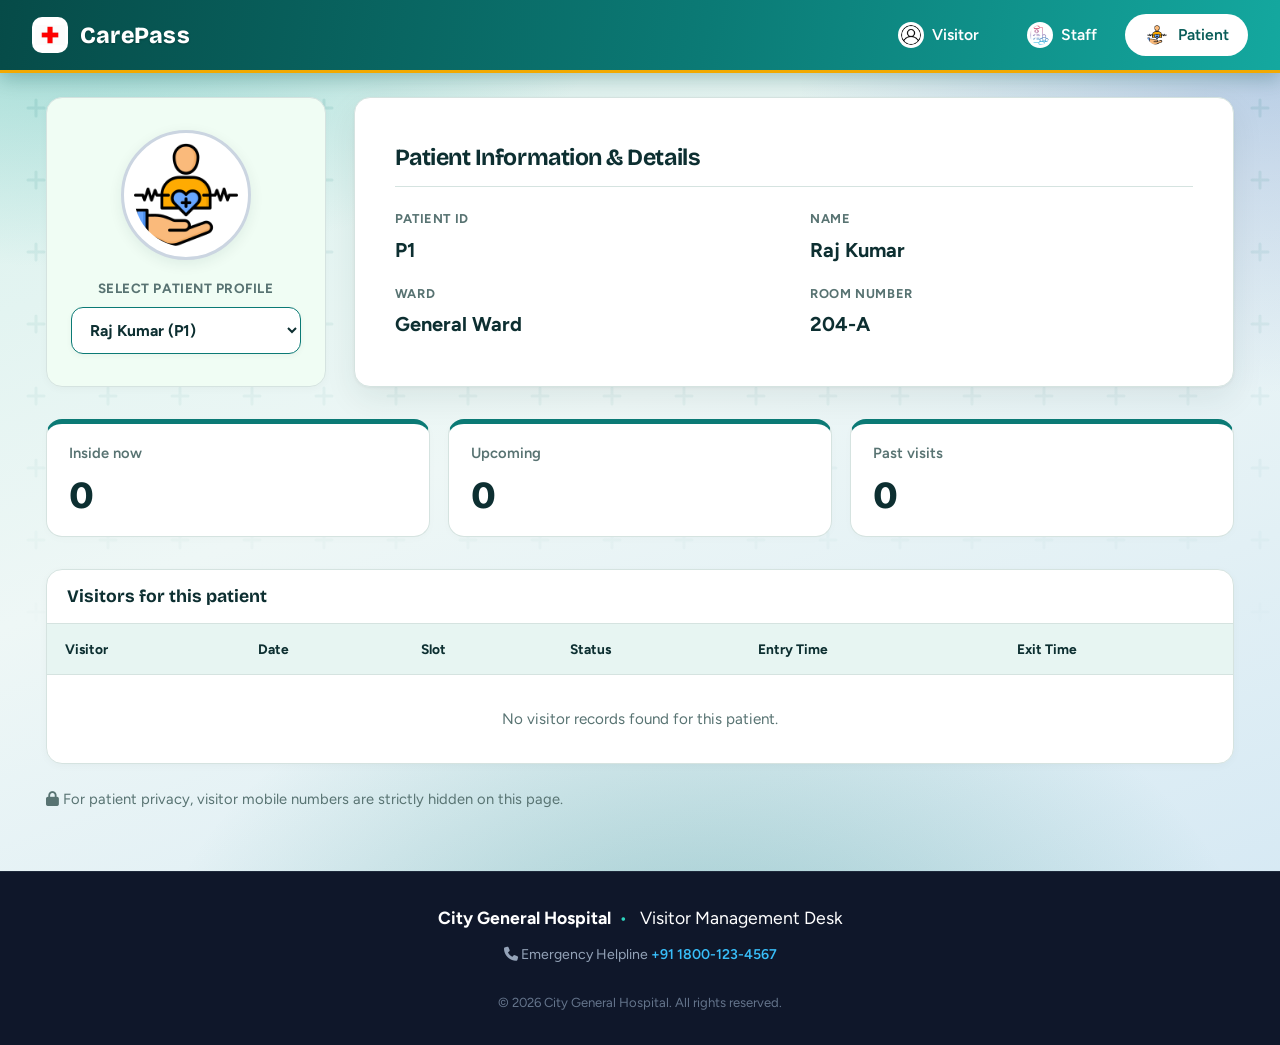
==== CarePass_Visitor_Management/patient.html @ b6d41eb0 "Add visitor management portal with multi-step booking flow - Implement visitor.js for handling the m" ====
<!DOCTYPE html>
<html lang="en">
<head>
  <meta charset="UTF-8">
  <meta name="viewport" content="width=device-width, initial-scale=1">
  <title>Patient | CarePass Visitor Management</title>
  <link rel="preconnect" href="https://fonts.googleapis.com">
  <link rel="preconnect" href="https://fonts.gstatic.com" crossorigin>
  <link href="https://fonts.googleapis.com/css2?family=Bricolage+Grotesque:wght@700;800&family=Figtree:wght@400;600;700&display=swap" rel="stylesheet">
  <!-- Font Awesome 6.5 Icon Library -->
  <link rel="stylesheet" href="https://cdnjs.cloudflare.com/ajax/libs/font-awesome/6.5.2/css/all.min.css">
  <link rel="stylesheet" href="css/common.css">
  <link rel="stylesheet" href="css/patient.css">
</head>
<body>
  <a class="skip-link" href="#main">Skip to content</a>

  <header class="top-bar">
    <a class="brand" href="index.html">
      <img src="images/red-cross.png" alt="" class="brand-logo-img">
      CarePass
    </a>
    <nav aria-label="Portals">
      <a href="visitor.html"><img src="images/visitor-icon.png" alt="" class="nav-icon" aria-hidden="true">Visitor</a>
      <a href="staff.html"><img src="images/staff-icon.png" alt="" class="nav-icon" aria-hidden="true">Staff</a>
      <a href="patient.html" aria-current="page"><img src="images/patient-icon.png" alt="" class="nav-icon" aria-hidden="true">Patient</a>
    </nav>
  </header>

  <main id="main">

    <!-- Top Patient Header: 2 Standalone Inline Cards (Matched to first project) -->
    <div class="patient-header-flex-container">
      
      <!-- Left Block Card: Profile Image & Switcher -->
      <section class="card patient-left-profile-block" aria-label="Patient profile selector">
        <div class="patient-profile-img-box">
          <img src="images/patient-icon.png" alt="" class="patient-profile-img">
        </div>
        
        <div class="patient-switch-wrapper">
          <label for="patient-picker" class="patient-picker-label">Select Patient Profile</label>
          <select id="patient-picker" class="patient-switch-btn-select"></select>
        </div>
      </section>

      <!-- Right Block Card: Patient Details -->
      <section class="card patient-right-info-block" aria-labelledby="patient-details-title">
        <header class="patient-info-header-title">
          <h1 id="patient-details-title">Patient Information &amp; Details</h1>
        </header>
        <hr class="divider">
        
        <dl class="patient-simple-details-list">
          <div class="simple-detail-row">
            <dt class="detail-label">Patient ID</dt>
            <dd id="patient-view-id" class="detail-value">-</dd>
          </div>

          <div class="simple-detail-row">
            <dt class="detail-label">Name</dt>
            <dd id="patient-view-name" class="detail-value">-</dd>
          </div>

          <div class="simple-detail-row">
            <dt class="detail-label">Ward</dt>
            <dd id="patient-view-ward" class="detail-value">-</dd>
          </div>

          <div class="simple-detail-row">
            <dt class="detail-label">Room number</dt>
            <dd id="patient-view-room" class="detail-value">-</dd>
          </div>
        </dl>
      </section>

    </div>

    <!-- Patient Visits Summary Stats -->
    <dl class="stats" aria-label="Visit statistics">
      <div><dt>Inside now</dt><dd id="count-inside">0</dd></div>
      <div><dt>Upcoming</dt><dd id="count-upcoming">0</dd></div>
      <div><dt>Past visits</dt><dd id="count-past">0</dd></div>
    </dl>

    <!-- Patient Visitors Data Table -->
    <section class="table-section" aria-labelledby="visitors-table-title">
      <div class="table-wrap">
        <table>
          <caption id="visitors-table-title">Visitors for this patient</caption>
          <thead>
            <tr><th scope="col">Visitor</th><th scope="col">Date</th><th scope="col">Slot</th><th scope="col">Status</th><th scope="col">Entry Time</th><th scope="col">Exit Time</th></tr>
          </thead>
          <tbody id="visitor-rows"></tbody>
        </table>
      </div>
    </section>

    <p class="hint"><i class="fa-solid fa-lock" aria-hidden="true"></i> For patient privacy, visitor mobile numbers are strictly hidden on this page.</p>

  </main>

  <output id="toast"></output>

  <!-- Site Footer (Matched to first project) -->
  <footer class="site-footer">
    <div class="footer-container">
      <address class="footer-info">
        <p class="footer-title"><strong>City General Hospital</strong><span aria-hidden="true">•</span> Visitor Management Desk</p>
        <div class="footer-details">
          <p><i class="fa-solid fa-phone" aria-hidden="true"></i> <span>Emergency Helpline</span> <a href="tel:+9118001234567">+91 1800-123-4567</a></p>
        </div>
        <p class="footer-copyright">&copy; 2026 City General Hospital. All rights reserved.</p>
      </address>
    </div>
  </footer>

  <!-- Load order matters: settings -> utilities -> storage -> rules -> display helpers -> this page -->
  <script src="js/config.js"></script>
  <script src="js/utils.js"></script>
  <script src="js/storage.js"></script>
  <script src="js/rules.js"></script>
  <script src="js/helpers.js"></script>
  <script src="js/patient.js"></script>
</body>
</html>
---- CarePass_Visitor_Management/css/common.css ----
/* ==========================================================================
   common.css - CarePass Visitor Management
   Global Design Tokens, Base Typography, Layout, Top Bar, Buttons,
   Forms, Cards, Status Chips, Tables, Stats, Toast, Pass, Footer & Common Responsive
   ========================================================================== */

/* 1. DESIGN TOKENS --------------------------------------------------------- */
:root {
  --ink: #0d2f31;
  --teal: #0b7a75;
  --teal-dark: #085c58;
  --mint: #e7f5f2;
  --paper: #f6faf9;
  --line: #d5e3e0;
  --text: #25403f;
  --muted: #587372;

  --amber: #946300;
  --amber-soft: #fff1cc;
  --green: #14804f;
  --green-soft: #d9f3e6;
  --blue: #2457b8;
  --blue-soft: #e1eafc;
  --red: #b42535;
  --red-soft: #fde3e6;
  --grey-soft: #e9eeee;

  --radius: 16px;
  --shadow: 0 1px 3px rgba(13, 47, 49, 0.06), 0 12px 32px rgba(13, 47, 49, 0.08);

  --font-body: 'Figtree', system-ui, sans-serif;
  --font-heading: 'Bricolage Grotesque', 'Figtree', system-ui, sans-serif;
}

/* 2. BASE & RESET ---------------------------------------------------------- */
* {
  box-sizing: border-box;
}

[hidden] {
  display: none !important;
}

body {
  margin: 0;
  font: 16px/1.6 var(--font-body);
  color: var(--text);
  background-color: var(--paper);
  /* Soft teal / blue glow on a light medical-white base */
  background-image:
    radial-gradient(900px 520px at 6% -6%,  rgba(18, 163, 154, 0.38), transparent 62%),
    radial-gradient(780px 520px at 100% 8%, rgba(36, 87, 184, 0.25),  transparent 62%),
    radial-gradient(900px 620px at 55% 112%, rgba(11, 122, 117, 0.32), transparent 62%),
    linear-gradient(160deg, #d8f1ec 0%, #eef7f6 46%, #d6e9f4 100%);
  background-attachment: fixed;
  display: flex;
  flex-direction: column;
  min-height: 100vh;
}

/* Faint medical-cross pattern over the gradient (decorative only) */
body::before {
  content: "";
  position: fixed;
  inset: 0;
  z-index: -1;
  pointer-events: none;
  background-image: url("data:image/svg+xml,%3Csvg xmlns='http://www.w3.org/2000/svg' width='72' height='72'%3E%3Cpath d='M36 28v16M28 36h16' stroke='%230b7a75' stroke-width='3' stroke-linecap='round' fill='none'/%3E%3C/svg%3E");
  opacity: 0.12;
  -webkit-mask-image: linear-gradient(180deg, #000 0%, transparent 75%);
  mask-image: linear-gradient(180deg, #000 0%, transparent 75%);
}

h1, h2, h3, h4 {
  margin: 0 0 0.5em;
  font-family: var(--font-heading);
  color: var(--ink);
  line-height: 1.15;
}

h1 {
  font-size: clamp(2.2rem, 5vw, 3.6rem);
  letter-spacing: -0.02em;
}

h2 { font-size: 1.6rem; }
h3 { font-size: 1.25rem; }

p {
  margin: 0 0 0.8em;
}

a {
  color: var(--teal-dark);
}

:focus-visible {
  outline: 3px solid #f2a900;
  outline-offset: 2px;
  border-radius: 6px;
}

.skip-link {
  position: absolute;
  left: -999px;
}

.skip-link:focus {
  left: 8px;
  top: 8px;
  z-index: 99;
  padding: 0.5em 1em;
  background: #fff;
}

.hint {
  color: var(--muted);
  font-size: 0.92rem;
}

/* 3. LAYOUT & TOP BAR ------------------------------------------------------ */
main {
  max-width: 1480px;
  width: 96%;
  margin: 0 auto;
  padding: 24px 20px 48px;
  flex: 1;
}

section {
  margin-bottom: 36px;
}

.page-bar {
  display: flex;
  flex-wrap: wrap;
  justify-content: space-between;
  align-items: center;
  gap: 14px;
  margin-bottom: 22px;
}

.page-bar h1,
.page-bar h2,
.page-bar p {
  margin: 0;
}

/* Top bar navigation */
.top-bar {
  position: sticky;
  top: 0;
  z-index: 10;
  display: flex;
  flex-wrap: wrap;
  justify-content: space-between;
  align-items: center;
  gap: 14px;
  padding: 14px 32px;
  background: linear-gradient(100deg, #064b48 0%, #0b7a75 55%, #14a89f 100%);
  border-bottom: 3px solid #f2a900;
  box-shadow: 0 6px 18px rgba(6, 75, 72, 0.28);
}

.brand {
  display: flex;
  align-items: center;
  gap: 12px;
  font: 800 1.45rem var(--font-heading);
  letter-spacing: 0.01em;
  color: #fff;
  text-shadow: 0 1px 2px rgba(0, 0, 0, 0.25);
  text-decoration: none;
}

.brand-logo-img {
  width: 36px;
  height: 36px;
  object-fit: contain;
  vertical-align: middle;
  padding: 3px;
  background: #fff;
  border-radius: 10px;
}

/* White chip keeps the coloured icons readable on the teal header */
.nav-icon {
  width: 26px;
  height: 26px;
  padding: 3px;
  object-fit: contain;
  vertical-align: middle;
  margin-right: 8px;
  background: #fff;
  border-radius: 50%;
}

.top-bar nav {
  display: flex;
  align-items: center;
  gap: 10px;
}

.top-bar nav a {
  display: inline-flex;
  align-items: center;
  padding: 0.5em 1.2em;
  border-radius: 99px;
  color: #fff;
  font-weight: 600;
  font-size: 0.98rem;
  text-decoration: none;
  transition: background 0.15s ease, color 0.15s ease;
}

.top-bar nav a:hover {
  background: rgba(255, 255, 255, 0.22);
}

.top-bar nav a[aria-current] {
  background: #fff;
  color: var(--teal-dark);
}

/* 4. BUTTONS --------------------------------------------------------------- */
.btn {
  display: inline-flex;
  align-items: center;
  justify-content: center;
  gap: 0.6em;
  padding: 0.8em 1.4em;
  border: 2px solid var(--teal);
  border-radius: 12px;
  background: var(--teal);
  color: #fff;
  font: 700 1rem var(--font-body);
  text-decoration: none;
  cursor: pointer;
  transition: transform 0.08s ease, background 0.15s ease, border-color 0.15s ease;
}

.btn:hover {
  background: var(--teal-dark);
  border-color: var(--teal-dark);
}

.btn:active {
  transform: translateY(1px);
}

.btn.ghost {
  background: transparent;
  color: var(--teal-dark);
}

.btn.ghost:hover {
  background: var(--mint);
}

.btn.danger {
  border-color: var(--red);
  background: var(--red);
  color: #fff;
}

.btn.danger:hover {
  background: #931b28;
  border-color: #931b28;
}

.btn.small {
  padding: 0.4em 0.95em;
  border-radius: 9px;
  font-size: 0.88rem;
}

.btn.full {
  width: 100%;
}

/* 5. CARDS (Base) ---------------------------------------------------------- */
.card {
  padding: 28px;
  border: 1px solid var(--line);
  border-radius: var(--radius);
  background: #fff;
  box-shadow: 0 3px 12px rgba(13, 47, 49, 0.04);
}

a.card {
  display: block;
  color: inherit;
  text-decoration: none;
  transition: transform 0.12s ease, box-shadow 0.12s ease, border-color 0.12s ease;
}

a.card:hover {
  transform: translateY(-2px);
  border-color: var(--teal);
  box-shadow: var(--shadow);
}

/* 6. FORMS & INPUTS (Base) ------------------------------------------------- */
form {
  display: grid;
  gap: 18px;
}

fieldset {
  display: grid;
  gap: 18px;
  margin: 0;
  padding: 24px;
  border: 1px solid var(--line);
  border-radius: var(--radius);
  background: #fff;
}

legend {
  padding: 0 10px;
  font: 700 1.15rem var(--font-heading);
  color: var(--ink);
}

label {
  display: grid;
  gap: 6px;
  font-weight: 600;
  font-size: 0.96rem;
  color: var(--ink);
}

input,
select,
textarea {
  width: 100%;
  padding: 12px 16px;
  border: 1.5px solid var(--line);
  border-radius: 12px;
  font: inherit;
  font-size: 0.98rem;
  color: var(--text);
  background: #fff;
  transition: border-color 0.15s ease, box-shadow 0.15s ease;
}

input:focus,
select:focus,
textarea:focus {
  border-color: var(--teal);
  box-shadow: 0 0 0 3px var(--mint);
  outline: none;
}

.form-row {
  display: grid;
  grid-template-columns: repeat(auto-fit, minmax(200px, 1fr));
  gap: 16px;
}

/* 7. STATUS CHIPS ---------------------------------------------------------- */
.chip {
  display: inline-flex;
  align-items: center;
  padding: 0.3em 0.85em;
  border-radius: 99px;
  font-weight: 700;
  font-size: 0.8rem;
  letter-spacing: 0.03em;
  text-transform: uppercase;
}

.chip[data-status="PENDING"]   { background: var(--amber-soft); color: var(--amber); }
.chip[data-status="APPROVED"]  { background: var(--blue-soft);  color: var(--blue); }
.chip[data-status="ACTIVE"]    { background: var(--green-soft); color: var(--green); }
.chip[data-status="EXITED"]    { background: var(--grey-soft);  color: var(--muted); }
.chip[data-status="REJECTED"],
.chip[data-status="CANCELLED"],
.chip[data-status="OVERDUE"]   { background: var(--red-soft);   color: var(--red); }

/* 8. TABLES ---------------------------------------------------------------- */
.table-wrap {
  overflow-x: auto;
  border: 1px solid var(--line);
  border-radius: var(--radius);
  background: #fff;
  box-shadow: 0 2px 8px rgba(0, 0, 0, 0.03);
}

table {
  width: 100%;
  border-collapse: collapse;
  font-size: 0.95rem;
}

caption {
  padding: 16px 20px;
  text-align: left;
  font: 700 1.1rem var(--font-heading);
  color: var(--ink);
}

.table-title {
  margin: 0;
  padding: 16px 20px;
  font: 700 1.1rem var(--font-heading);
  color: var(--ink);
}

th, td {
  padding: 14px 18px;
  border-top: 1px solid var(--line);
  text-align: left;
  white-space: nowrap;
}

th {
  background: var(--mint);
  color: var(--ink);
  font-size: 0.86rem;
  font-weight: 700;
}

tbody tr:hover {
  background: #fafdfc;
}

tr.late {
  background: var(--red-soft);
}

td.empty {
  padding: 32px;
  text-align: center;
  color: var(--muted);
  white-space: normal;
}

/* 9. STATS COUNTERS -------------------------------------------------------- */
.stats {
  display: grid;
  grid-template-columns: repeat(auto-fit, minmax(180px, 1fr));
  gap: 18px;
  margin: 0 0 32px;
}

.stats div {
  padding: 18px 22px;
  border: 1px solid var(--line);
  border-top: 5px solid var(--teal);
  border-radius: var(--radius);
  background: #fff;
  box-shadow: 0 2px 8px rgba(0, 0, 0, 0.02);
  transition: transform 0.2s ease, box-shadow 0.2s ease, border-top-color 0.2s ease;
}

.stats div:hover {
  transform: translateY(-6px) scale(1.03);
  box-shadow: 0 14px 28px rgba(13, 47, 49, 0.16);
  border-top-color: #f2a900;
}

@media (prefers-reduced-motion: reduce) {
  .stats div,
  .stats div:hover {
    transition: none;
    transform: none;
  }
}

.stats .warning {
  border-top-color: var(--red);
}

.stats dt {
  color: var(--muted);
  font-size: 0.92rem;
  font-weight: 600;
}

.stats dd {
  margin: 6px 0 0;
  font: 800 2.4rem var(--font-heading);
  color: var(--ink);
}

/* 10. TOAST NOTIFICATION --------------------------------------------------- */
#toast {
  position: fixed;
  bottom: 24px;
  left: 50%;
  z-index: 50;
  padding: 0.9em 1.6em;
  border-radius: 14px;
  background: var(--ink);
  color: #fff;
  box-shadow: var(--shadow);
  opacity: 0;
  pointer-events: none;
  transform: translate(-50%, 30px);
  transition: 0.25s;
  font-weight: 600;
}

#toast.show {
  opacity: 1;
  transform: translate(-50%, 0);
}

#toast.error {
  background: var(--red);
}

/* 11. VISITOR PASS (Core Signature Element) -------------------------------- */
.pass {
  position: relative;
  width: 285px;
  padding: 48px 24px 24px;
  overflow: hidden;
  border: 1px solid var(--line);
  border-radius: 22px;
  background: #fff;
  color: var(--text);
  box-shadow: 0 20px 45px rgba(0, 0, 0, 0.22);
}

.pass::before {
  content: "";
  position: absolute;
  top: 15px;
  left: 50%;
  width: 56px;
  height: 12px;
  margin-left: -28px;
  border-radius: 99px;
  background: var(--grey-soft);
  box-shadow: inset 0 2px 3px rgba(0, 0, 0, 0.2);
}

.pass::after {
  content: "";
  position: absolute;
  right: 0;
  bottom: 0;
  left: 0;
  height: 10px;
  background: linear-gradient(90deg, var(--teal), #12a39a);
}

.pass h2,
.pass h4 {
  margin: 0;
  text-align: center;
  color: var(--teal-dark);
  font-size: 1rem;
}

.pass-id {
  margin: 0.1em 0 0.4em;
  text-align: center;
  font: 800 1.8rem var(--font-heading);
  color: var(--ink);
}

.pass dl {
  margin: 0;
  font-size: 0.93rem;
}

.pass dt {
  color: var(--muted);
  font-size: 0.8rem;
}

.pass dd {
  margin: 0 0 0.6em;
  color: var(--ink);
  font-weight: 700;
}

.pass small {
  display: block;
  margin-bottom: 6px;
  text-align: center;
  color: var(--muted);
  font-size: 0.78rem;
}

.barcode {
  height: 36px;
  margin: 10px 0 6px;
  background: repeating-linear-gradient(
    90deg,
    var(--ink) 0 2px, #fff 2px 5px, var(--ink) 5px 6px,
    #fff 6px 9px, var(--ink) 9px 12px, #fff 12px 14px
  );
}

/* 12. SHARED RECORDS / AUDIT FOOTER BAR ------------------------------------ */
.audit-log-footer-bar {
  display: flex;
  flex-wrap: wrap;
  justify-content: space-between;
  align-items: center;
  gap: 14px;
  margin-top: 16px;
  padding: 12px 16px;
  background: #f8fafc;
  border: 1px solid var(--line);
  border-radius: 14px;
}

.log-count-indicator {
  font-size: 0.88rem;
  color: var(--muted);
  font-weight: 600;
}

/* 13. SITE FOOTER ---------------------------------------------------------- */
.site-footer {
  background: #0f172a;
  color: #94a3b8;
  padding: 32px 24px;
  margin-top: auto;
  font-size: 0.9rem;
  border-top: 1px solid #1e293b;
}

.footer-container {
  max-width: 1480px;
  width: 96%;
  margin: 0 auto;
  text-align: center;
}

.footer-info {
  font-style: normal;
}

.footer-title {
  color: #ffffff;
  font-size: 1.1rem;
  margin: 0;
}

.footer-title span {
  color: #2dd4bf;
  margin: 0 8px;
}

.footer-details {
  display: flex;
  justify-content: center;
  align-items: center;
  flex-wrap: wrap;
  gap: 14px;
  font-size: 0.88rem;
  margin-top: 12px;
  color: #94a3b8;
}

.footer-details a {
  color: #38bdf8;
  text-decoration: none;
  font-weight: 600;
}

.footer-details a:hover {
  text-decoration: underline;
}

.footer-copyright {
  margin: 14px 0 0;
  font-size: 0.82rem;
  color: #64748b;
}

/* 14. COMMON RESPONSIVE & ACCESSIBILITY ------------------------------------- */
@media (max-width: 600px) {
  main {
    padding: 20px 14px 44px;
  }

  h1 {
    font-size: 1.9rem;
  }

  .top-bar {
    padding: 12px 16px;
  }

  .top-bar nav {
    width: 100%;
    justify-content: space-around;
    margin-top: 8px;
    padding-top: 8px;
    border-top: 1px solid rgba(255, 255, 255, 0.35);
  }

  .top-bar nav a {
    padding: 0.4em 0.8em;
    font-size: 0.9rem;
  }

  .stats {
    grid-template-columns: repeat(2, 1fr);
  }

  .page-bar {
    flex-direction: column;
    align-items: flex-start;
  }
}

@media (prefers-reduced-motion: reduce) {
  * {
    animation: none !important;
    transition: none !important;
  }
}


/* NOTIFICATION BADGE ------------------------------------------------------- */
/* Red circle with a white number. Shown on the staff portal for new requests. */
.badge {
  display: inline-flex;
  align-items: center;
  justify-content: center;
  min-width: 22px;
  height: 22px;
  padding: 0 6px;
  margin-left: 8px;
  border-radius: 999px;
  background: #e11d2e;
  color: #ffffff;
  font: 700 0.78rem/1 var(--font-body);
  box-shadow: 0 0 0 2px #ffffff;
  vertical-align: middle;
}

.badge.pulse {
  animation: badge-pulse 0.9s ease-out 2;
}

@keyframes badge-pulse {
  0%   { transform: scale(1);   box-shadow: 0 0 0 2px #fff, 0 0 0 0 rgba(225, 29, 46, 0.6); }
  50%  { transform: scale(1.3); box-shadow: 0 0 0 2px #fff, 0 0 0 10px rgba(225, 29, 46, 0); }
  100% { transform: scale(1);   box-shadow: 0 0 0 2px #fff, 0 0 0 0 rgba(225, 29, 46, 0); }
}

@media (prefers-reduced-motion: reduce) {
  .badge.pulse { animation: none; }
}
---- CarePass_Visitor_Management/css/patient.css ----
/* ==========================================================================
   patient.css - CarePass Visitor Management
   Patient Portal Styles (Top 2-Block Header Flex Layout, Profile Card &
   Switcher, Patient Details Card, Simple Details Grid, Table Section &
   Patient Responsive)
   ========================================================================== */

/* 1. TOP PATIENT HEADER: 2 STANDALONE INLINE CARDS ------------------------- */
.patient-header-flex-container {
  display: flex;
  gap: 28px;
  margin-bottom: 32px;
  align-items: stretch;
}

/* 2. LEFT BLOCK CARD: PROFILE IMAGE & SWITCHER ----------------------------- */
.patient-left-profile-block {
  flex: 0 0 280px;
  display: flex;
  flex-direction: column;
  align-items: center;
  justify-content: center;
  padding: 32px 24px;
  margin-bottom: 0;
  background: #f0fdf4;
  border-radius: var(--radius);
  border: 1px solid var(--line);
  text-align: center;
  box-shadow: 0 2px 8px rgba(0, 0, 0, 0.03);
}

.patient-profile-img-box {
  width: 130px;
  height: 130px;
  border: 3.5px solid #cbd5e1;
  border-radius: 50%;
  background: #ffffff;
  padding: 10px;
  display: flex;
  align-items: center;
  justify-content: center;
  margin-bottom: 18px;
  box-shadow: 0 4px 14px rgba(13, 47, 49, 0.08);
}

.patient-profile-img {
  width: 104px;
  height: 104px;
  object-fit: contain;
  border-radius: 50%;
}

.patient-switch-wrapper {
  width: 100%;
}

.patient-picker-label {
  display: block;
  font-size: 0.84rem;
  font-weight: 700;
  color: var(--muted);
  margin-bottom: 8px;
  text-transform: uppercase;
  letter-spacing: 0.04em;
}

.patient-switch-btn-select {
  width: 100%;
  padding: 12px 14px;
  border: 1.5px solid var(--teal);
  border-radius: 12px;
  background: #ffffff;
  color: var(--ink);
  font: 700 0.98rem var(--font-body);
  cursor: pointer;
  box-shadow: 0 2px 6px rgba(0, 0, 0, 0.04);
}

/* 3. RIGHT BLOCK CARD: PATIENT DETAILS ------------------------------------- */
.patient-right-info-block {
  flex: 1;
  padding: 32px 40px;
  display: flex;
  flex-direction: column;
  justify-content: center;
  margin-bottom: 0;
  background: #ffffff;
  border-radius: var(--radius);
  border: 1px solid var(--line);
  box-shadow: var(--shadow);
}

.patient-info-header-title h1 {
  margin: 0;
  font-size: 1.45rem;
  color: var(--ink);
}

.divider {
  border: 0;
  height: 1px;
  background: var(--line);
  margin: 16px 0 22px;
}

/* 4. PATIENT SIMPLE DETAILS LIST ------------------------------------------- */
.patient-simple-details-list {
  display: grid;
  grid-template-columns: repeat(2, 1fr);
  gap: 18px 32px;
  margin: 0;
}

.simple-detail-row {
  display: flex;
  flex-direction: column;
}

.detail-label {
  font-size: 0.8rem;
  font-weight: 700;
  color: var(--muted);
  text-transform: uppercase;
  letter-spacing: 0.05em;
  margin-bottom: 4px;
}

.detail-value {
  margin: 0;
  font-size: 1.25rem;
  font-weight: 700;
  color: var(--ink);
}

/* 5. PATIENT VISITORS TABLE SECTION ---------------------------------------- */
.table-section {
  margin-bottom: 24px;
}

/* 6. PATIENT RESPONSIVE STYLES --------------------------------------------- */
@media (max-width: 980px) {
  .patient-header-flex-container {
    flex-direction: column;
  }

  .patient-left-profile-block {
    flex: 1 1 auto;
    width: 100%;
  }

  .patient-right-info-block {
    padding: 26px 22px;
  }
}

@media (max-width: 600px) {
  .patient-simple-details-list {
    grid-template-columns: 1fr;
    gap: 14px;
  }
}
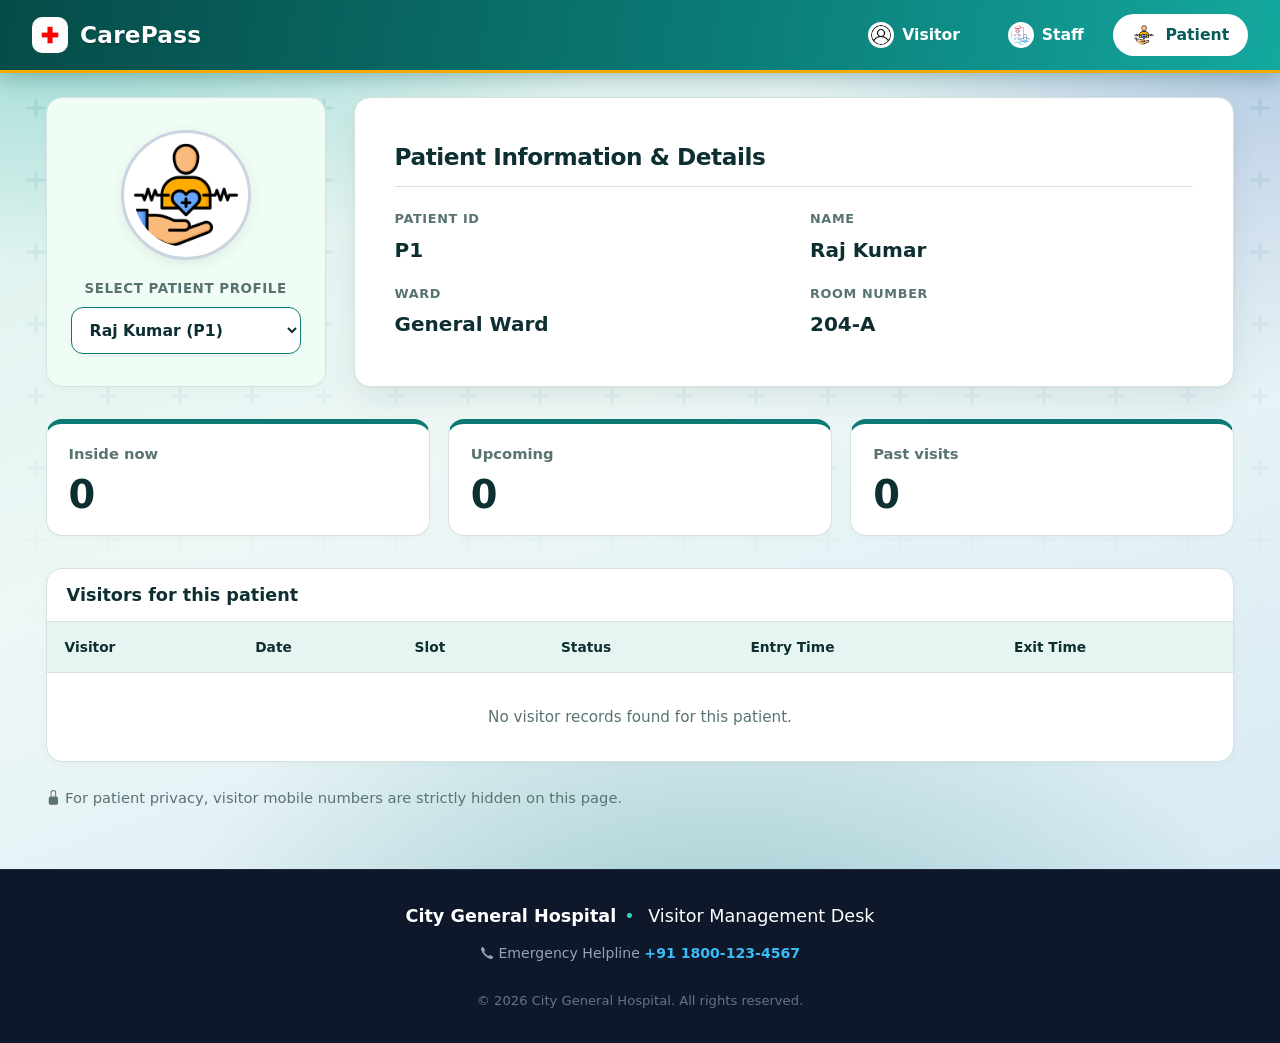
==== commit 431fae01: "Add common.js for shared utilities and visit management logic" ====
--- a/CarePass_Visitor_Management/patient.html
+++ b/CarePass_Visitor_Management/patient.html
@@ -4,14 +4,10 @@
   <meta charset="UTF-8">
   <meta name="viewport" content="width=device-width, initial-scale=1">
   <title>Patient | CarePass Visitor Management</title>
-  <link rel="preconnect" href="https://fonts.googleapis.com">
-  <link rel="preconnect" href="https://fonts.gstatic.com" crossorigin>
-  <link href="https://fonts.googleapis.com/css2?family=Bricolage+Grotesque:wght@700;800&family=Figtree:wght@400;600;700&display=swap" rel="stylesheet">
-  <!-- Font Awesome 6.5 Icon Library -->
-  <link rel="stylesheet" href="https://cdnjs.cloudflare.com/ajax/libs/font-awesome/6.5.2/css/all.min.css">
   <link rel="stylesheet" href="css/common.css">
   <link rel="stylesheet" href="css/patient.css">
 </head>
+
 <body>
   <a class="skip-link" href="#main">Skip to content</a>
 
@@ -20,6 +16,7 @@
       <img src="images/red-cross.png" alt="" class="brand-logo-img">
       CarePass
     </a>
+    
     <nav aria-label="Portals">
       <a href="visitor.html"><img src="images/visitor-icon.png" alt="" class="nav-icon" aria-hidden="true">Visitor</a>
       <a href="staff.html"><img src="images/staff-icon.png" alt="" class="nav-icon" aria-hidden="true">Staff</a>
@@ -96,7 +93,7 @@
       </div>
     </section>
 
-    <p class="hint"><i class="fa-solid fa-lock" aria-hidden="true"></i> For patient privacy, visitor mobile numbers are strictly hidden on this page.</p>
+    <p class="hint"><svg class="icon" aria-hidden="true" viewBox="0 0 16 16"><path d="M8 1a2 2 0 0 1 2 2v4H6V3a2 2 0 0 1 2-2m3 6V3a3 3 0 0 0-6 0v4a2 2 0 0 0-2 2v5a2 2 0 0 0 2 2h6a2 2 0 0 0 2-2V9a2 2 0 0 0-2-2"/></svg> For patient privacy, visitor mobile numbers are strictly hidden on this page.</p>
 
   </main>
 
@@ -108,19 +105,15 @@
       <address class="footer-info">
         <p class="footer-title"><strong>City General Hospital</strong><span aria-hidden="true">•</span> Visitor Management Desk</p>
         <div class="footer-details">
-          <p><i class="fa-solid fa-phone" aria-hidden="true"></i> <span>Emergency Helpline</span> <a href="tel:+9118001234567">+91 1800-123-4567</a></p>
+          <p><svg class="icon" aria-hidden="true" viewBox="0 0 16 16"><path d="M3.654 1.328a.678.678 0 0 0-1.015-.063L1.605 2.3c-.483.483-.661 1.169-.45 1.77a17.6 17.6 0 0 0 4.168 6.608 17.6 17.6 0 0 0 6.608 4.168c.601.211 1.287.033 1.77-.45l1.034-1.034a.678.678 0 0 0-.063-1.015l-2.307-1.794a.68.68 0 0 0-.58-.122l-2.19.547a1.75 1.75 0 0 1-1.657-.459L5.482 8.062a1.75 1.75 0 0 1-.46-1.657l.548-2.19a.68.68 0 0 0-.122-.58z"/></svg> <span>Emergency Helpline</span> <a href="tel:+9118001234567">+91 1800-123-4567</a></p>
         </div>
-        <p class="footer-copyright">&copy; 2026 City General Hospital. All rights reserved.</p>
       </address>
+      <p class="footer-copyright">&copy; 2026 City General Hospital. All rights reserved.</p>
     </div>
   </footer>
 
-  <!-- Load order matters: settings -> utilities -> storage -> rules -> display helpers -> this page -->
-  <script src="js/config.js"></script>
-  <script src="js/utils.js"></script>
-  <script src="js/storage.js"></script>
-  <script src="js/rules.js"></script>
-  <script src="js/helpers.js"></script>
+  <!-- common.js (shared code) must load before the page's own script -->
+  <script src="js/common.js"></script>
   <script src="js/patient.js"></script>
 </body>
 </html>
--- a/CarePass_Visitor_Management/css/common.css
+++ b/CarePass_Visitor_Management/css/common.css
@@ -1,9 +1,3 @@
-/* ==========================================================================
-   common.css - CarePass Visitor Management
-   Global Design Tokens, Base Typography, Layout, Top Bar, Buttons,
-   Forms, Cards, Status Chips, Tables, Stats, Toast, Pass, Footer & Common Responsive
-   ========================================================================== */
-
 /* 1. DESIGN TOKENS --------------------------------------------------------- */
 :root {
   --ink: #0d2f31;
@@ -28,8 +22,8 @@
   --radius: 16px;
   --shadow: 0 1px 3px rgba(13, 47, 49, 0.06), 0 12px 32px rgba(13, 47, 49, 0.08);
 
-  --font-body: 'Figtree', system-ui, sans-serif;
-  --font-heading: 'Bricolage Grotesque', 'Figtree', system-ui, sans-serif;
+  --font-body: system-ui, 'Segoe UI', Roboto, Arial, sans-serif;
+  --font-heading: system-ui, 'Segoe UI', Roboto, Arial, sans-serif;
 }
 
 /* 2. BASE & RESET ---------------------------------------------------------- */
@@ -373,7 +367,8 @@
 .chip[data-status="PENDING"]   { background: var(--amber-soft); color: var(--amber); }
 .chip[data-status="APPROVED"]  { background: var(--blue-soft);  color: var(--blue); }
 .chip[data-status="ACTIVE"]    { background: var(--green-soft); color: var(--green); }
-.chip[data-status="EXITED"]    { background: var(--grey-soft);  color: var(--muted); }
+.chip[data-status="EXITED"],
+.chip[data-status="EXPIRED"]   { background: var(--grey-soft);  color: var(--muted); }
 .chip[data-status="REJECTED"],
 .chip[data-status="CANCELLED"],
 .chip[data-status="OVERDUE"]   { background: var(--red-soft);   color: var(--red); }
@@ -671,6 +666,7 @@
 
 .footer-copyright {
   margin: 14px 0 0;
+  text-align: center;
   font-size: 0.82rem;
   color: #64748b;
 }
@@ -751,3 +747,47 @@
 @media (prefers-reduced-motion: reduce) {
   .badge.pulse { animation: none; }
 }
+
+/* Visually hidden text (still read by screen readers) */
+.sr-only {
+  position: absolute;
+  width: 1px;
+  height: 1px;
+  margin: -1px;
+  padding: 0;
+  overflow: hidden;
+  clip: rect(0, 0, 0, 0);
+  white-space: nowrap;
+  border: 0;
+}
+
+.demo-note {
+  margin: 0 0 12px;
+  font-size: 0.85rem;
+}
+
+/* ── Inline SVG icons ──────────────────────────────────────────────────── */
+/* Used wherever <i> tags previously held emoji/unicode glyphs.             */
+svg.icon {
+  display: inline-block;
+  width:  1em;
+  height: 1em;
+  vertical-align: -0.125em;   /* optical baseline alignment                */
+  fill: currentColor;
+  flex-shrink: 0;
+  line-height: 1;
+}
+
+/* Slightly larger in highlight/step contexts */
+.highlight-item svg.icon,
+.step-num svg.icon {
+  width:  1.15em;
+  height: 1.15em;
+}
+
+/* Success circle checkmark */
+.success-icon-box svg.icon {
+  width:  2rem;
+  height: 2rem;
+}
+
--- a/CarePass_Visitor_Management/css/patient.css
+++ b/CarePass_Visitor_Management/css/patient.css
@@ -1,10 +1,3 @@
-/* ==========================================================================
-   patient.css - CarePass Visitor Management
-   Patient Portal Styles (Top 2-Block Header Flex Layout, Profile Card &
-   Switcher, Patient Details Card, Simple Details Grid, Table Section &
-   Patient Responsive)
-   ========================================================================== */
-
 /* 1. TOP PATIENT HEADER: 2 STANDALONE INLINE CARDS ------------------------- */
 .patient-header-flex-container {
   display: flex;
